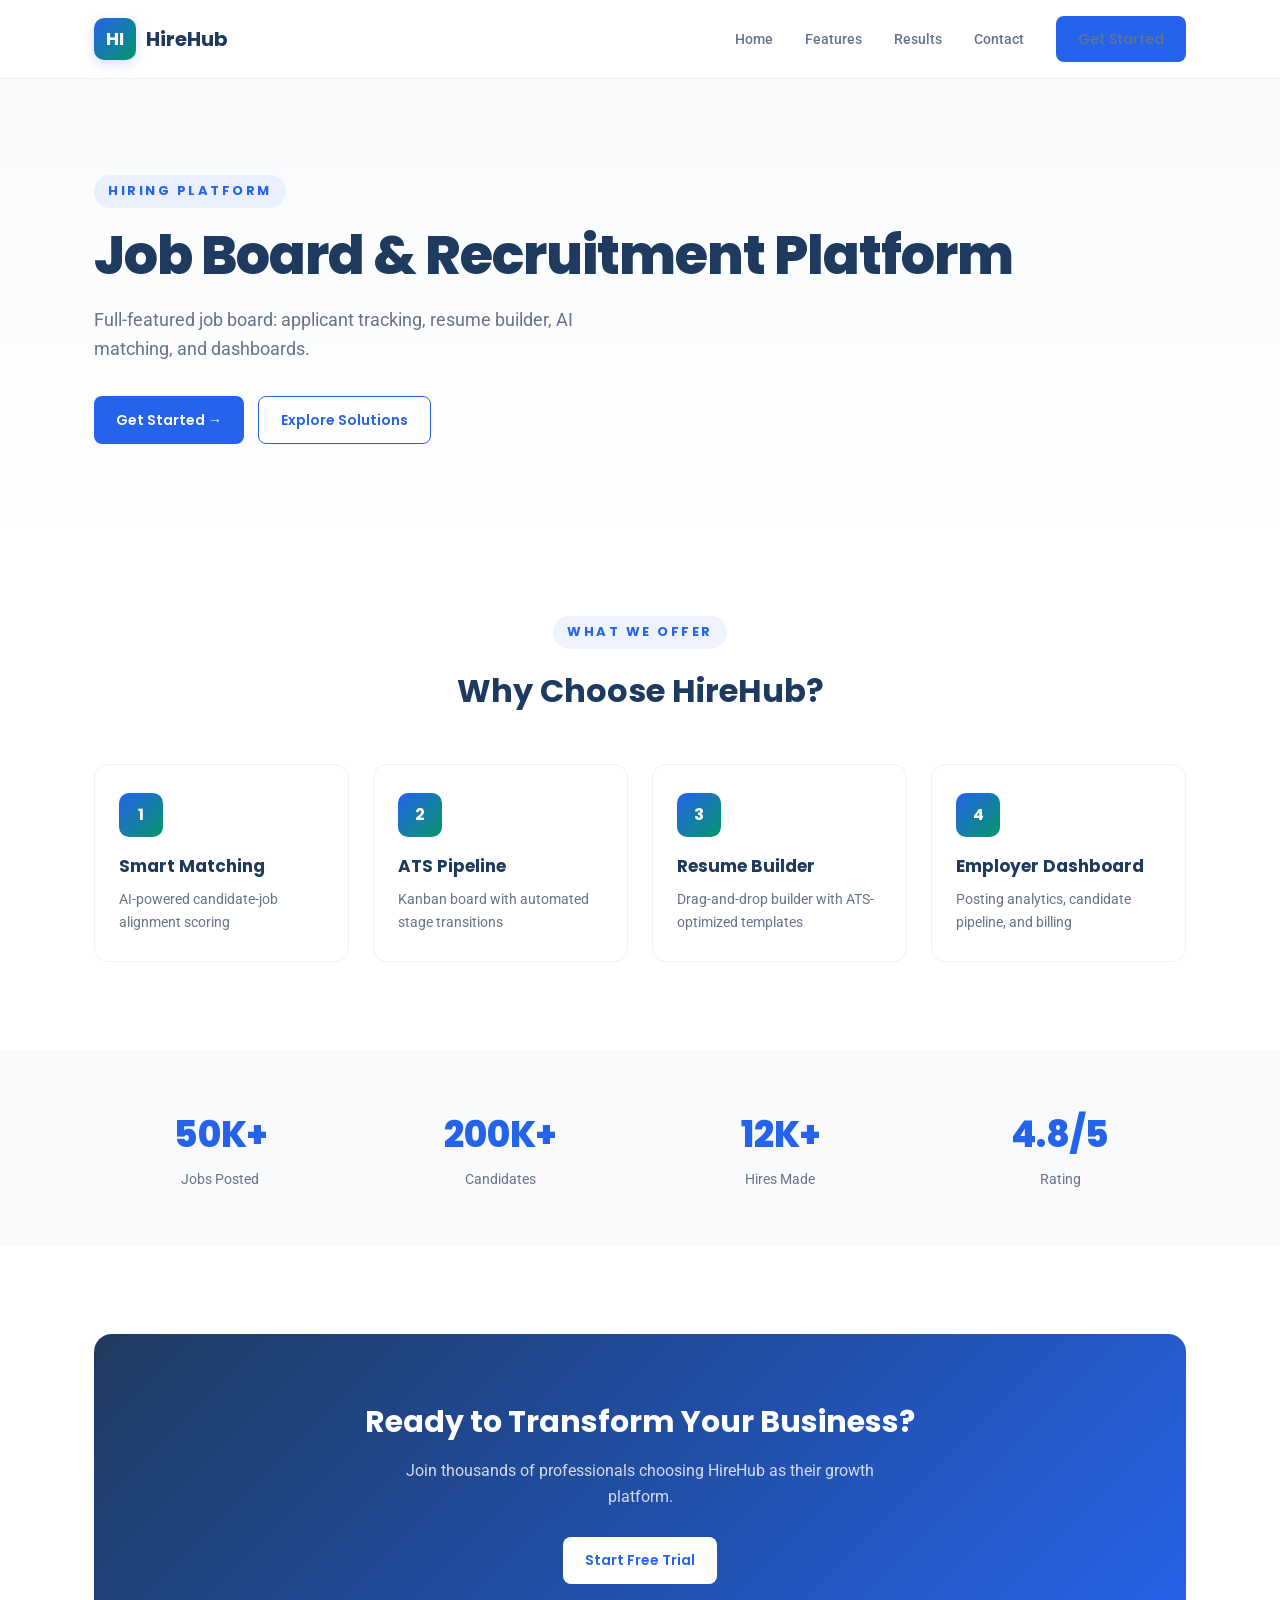
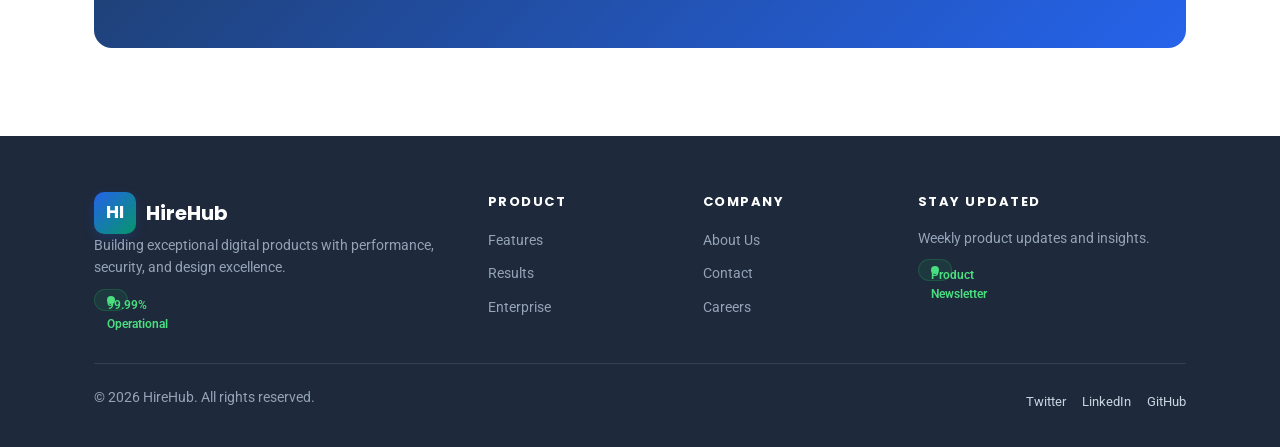
==== index.html @ cdc42e21 "chore: deploy full app — jobboard-hirehub" ====
<!doctype html>
<html lang="en">
<head>
  <meta charset="UTF-8" />
  <meta name="viewport" content="width=device-width, initial-scale=1.0" />
  <title>HireHub — Job Board & Recruitment Platform</title>
  <link rel="icon" type="image/svg+xml" href="data:image/svg+xml,&quot;%3Csvg xmlns='http://www.w3.org/2000/svg' viewBox='0 0 32 32'%3E%3Crect width='32' height='32' rx='6' fill='#2563eb'/%3E%3Ctext x='16' y='22' font-size='14' text-anchor='middle' fill='white' font-family='Arial' font-weight='bold'%3EHI%3C/text%3E%3C/svg%3E" />
  <link rel="preconnect" href="https://fonts.googleapis.com" />
  <link rel="preconnect" href="https://fonts.gstatic.com" crossorigin />
  <link href="https://fonts.googleapis.com/css2?family=Poppins:wght@500;600;700;800&family=Roboto:wght@400;500;700&display=swap" rel="stylesheet" />
  <style>
    * { margin: 0; padding: 0; box-sizing: border-box; }
    body { font-family: 'Roboto', sans-serif; color: #475569; background: #ffffff; line-height: 1.6; }
    h1, h2, h3, h4, .eyebrow, .logo-text { font-family: 'Poppins', sans-serif; }
    a { text-decoration: none; }
    .container { max-width: 1140px; margin: 0 auto; padding: 0 24px; }

    .nav { position: sticky; top: 0; z-index: 50; background: rgba(255,255,255,0.95); backdrop-filter: blur(8px); border-bottom: 1px solid #eef2f7; }
    .nav-inner { display: flex; align-items: center; justify-content: space-between; padding: 16px 24px; max-width: 1140px; margin: 0 auto; }
    .logo { display: flex; align-items: center; gap: 10px; }
    .logo-badge { width: 42px; height: 42px; border-radius: 10px; background: linear-gradient(135deg, #2563eb, #059669); display: flex; align-items: center; justify-content: center; color: #fff; font-family: 'Poppins', sans-serif; font-weight: 700; font-size: 18px; box-shadow: 0 4px 12px #2563eb33; }
    .logo-text { font-weight: 700; font-size: 20px; color: #1e3a5f; }
    .nav-links { display: flex; align-items: center; gap: 32px; }
    .nav-links a { font-size: 14px; font-weight: 500; color: #64748b; transition: color .2s; }
    .nav-links a:hover { color: #2563eb; }
    .btn { display: inline-flex; align-items: center; gap: 8px; border-radius: 8px; font-weight: 600; font-size: 14px; padding: 12px 22px; transition: all .2s; cursor: pointer; border: none; font-family: 'Poppins', sans-serif; }
    .btn-primary { background: #2563eb; color: #fff; }
    .btn-primary:hover { box-shadow: 0 8px 20px #2563eb44; transform: translateY(-1px); }
    .btn-outline { border: 1.5px solid #2563eb; color: #2563eb; background: transparent; }
    .btn-outline:hover { background: #2563eb; color: #fff; }

    .hero { padding: 96px 0 84px; background: linear-gradient(180deg, #f8fafc 0%, #ffffff 100%); }
    .eyebrow { display: inline-block; font-size: 13px; font-weight: 700; letter-spacing: 2.5px; color: #2563eb; text-transform: uppercase; margin-bottom: 16px; background: #2563eb14; padding: 6px 14px; border-radius: 999px; }
    .hero h1 { font-size: clamp(34px, 5vw, 54px); font-weight: 800; letter-spacing: -1px; color: #1e3a5f; line-height: 1.15; margin-bottom: 20px; }
    .hero p { font-size: 18px; color: #64748b; max-width: 560px; margin-bottom: 32px; }
    .hero-cta { display: flex; flex-wrap: wrap; gap: 14px; }

    .features { padding: 88px 0; }
    .sec-head { text-align: center; margin-bottom: 48px; }
    .sec-head h2 { font-size: 32px; font-weight: 700; color: #1e3a5f; margin-bottom: 10px; }
    .grid { display: grid; grid-template-columns: repeat(auto-fit, minmax(240px, 1fr)); gap: 24px; }
    .card { background: #fff; border: 1px solid #eef2f7; border-radius: 14px; padding: 28px 24px; transition: box-shadow .25s, transform .25s; }
    .card:hover { box-shadow: 0 12px 30px #0f172a14; transform: translateY(-4px); }
    .card-icon { width: 44px; height: 44px; border-radius: 10px; background: linear-gradient(135deg, #2563eb, #059669); color: #fff; display: flex; align-items: center; justify-content: center; font-weight: 700; font-family: 'Poppins', sans-serif; margin-bottom: 16px; }
    .card h3 { font-size: 17px; color: #1e3a5f; margin-bottom: 8px; }
    .card p { font-size: 14px; color: #64748b; }

    .stats { padding: 56px 0; background: #f8fafc; }
    .stats-inner { display: grid; grid-template-columns: repeat(auto-fit, minmax(160px, 1fr)); gap: 28px; text-align: center; }
    .stat-num { font-family: 'Poppins', sans-serif; font-size: 36px; font-weight: 800; color: #2563eb; }
    .stat-label { font-size: 14px; color: #64748b; margin-top: 4px; }

    .cta { padding: 88px 0; }
    .cta-box { background: linear-gradient(135deg, #1e3a5f, #2563eb); color: #fff; border-radius: 18px; padding: 64px 40px; text-align: center; }
    .cta-box h2 { font-size: 30px; font-weight: 700; margin-bottom: 12px; }
    .cta-box p { color: #ffffffcc; margin-bottom: 28px; max-width: 520px; margin-left: auto; margin-right: auto; }
    .btn-light { background: #fff; color: #2563eb; }
    .btn-light:hover { box-shadow: 0 10px 24px rgba(0,0,0,0.18); transform: translateY(-1px); }

    .footer { background: #1e293b; color: #cbd5e1; padding: 56px 0 28px; }
    .footer-top { display: grid; grid-template-columns: 2fr 1fr 1fr 1.5fr; gap: 36px; margin-bottom: 36px; }
    .footer .logo-text { color: #fff; }
    .footer h4 { font-size: 13px; text-transform: uppercase; letter-spacing: 1.5px; color: #fff; margin-bottom: 14px; }
    .footer ul { list-style: none; }
    .footer ul li { margin-bottom: 8px; }
    .footer ul a { font-size: 14px; color: #94a3b8; transition: color .2s; }
    .footer ul a:hover { color: #fff; }
    .footer p { font-size: 14px; color: #94a3b8; margin-bottom: 10px; }
    .status { display: inline-flex; align-items: center; gap: 8px; border-radius: 999px; border: 1px solid #22c55e33; background: #22c55e1a; color: #4ade80; font-size: 12px; font-weight: 600; padding: 6px 12px; }
    .dot { width: 8px; height: 8px; border-radius: 50%; background: #4ade80; animation: pulse 2s infinite; }
    @keyframes pulse { 0%, 100% { opacity: 1; } 50% { opacity: .35; } }
    .footer-bottom { display: flex; flex-wrap: wrap; align-items: center; justify-content: space-between; gap: 10px; border-top: 1px solid #ffffff1a; padding-top: 22px; font-size: 13px; color: #94a3b8; }
    .footer-bottom a { color: #cbd5e1; margin-left: 16px; }
    .footer-bottom a:hover { color: #fff; }
    @media (max-width: 900px) { .footer-top { grid-template-columns: 1fr 1fr; } .nav-links { display: none; } }
    @media (max-width: 560px) { .footer-top { grid-template-columns: 1fr; } }
  </style>
</head>
<body>
  <header class="nav">
    <div class="nav-inner">
      <a class="logo" href=".">
        <div class="logo-badge">HI</div>
        <span class="logo-text">HireHub</span>
      </a>
      <nav class="nav-links">
        <a href=".">Home</a>
        <a href="#features">Features</a>
        <a href="#stats">Results</a>
        <a href="#cta">Contact</a>
        <a class="btn btn-primary" href="#cta">Get Started</a>
      </nav>
    </div>
  </header>

  <section class="hero">
    <div class="container">
      <span class="eyebrow">HIRING PLATFORM</span>
      <h1>Job Board & Recruitment Platform</h1>
      <p>Full-featured job board: applicant tracking, resume builder, AI matching, and dashboards.</p>
      <div class="hero-cta">
        <a class="btn btn-primary" href="#cta">Get Started &rarr;</a>
        <a class="btn btn-outline" href="#features">Explore Solutions</a>
      </div>
    </div>
  </section>

  <section class="features" id="features">
    <div class="container">
      <div class="sec-head">
        <span class="eyebrow">What We Offer</span>
        <h2>Why Choose HireHub?</h2>
      </div>
      <div class="grid">
        <div class="card">
          <div class="card-icon">1</div>
          <h3>Smart Matching</h3>
          <p>AI-powered candidate-job alignment scoring</p>
        </div>
        <div class="card">
          <div class="card-icon">2</div>
          <h3>ATS Pipeline</h3>
          <p>Kanban board with automated stage transitions</p>
        </div>
        <div class="card">
          <div class="card-icon">3</div>
          <h3>Resume Builder</h3>
          <p>Drag-and-drop builder with ATS-optimized templates</p>
        </div>
        <div class="card">
          <div class="card-icon">4</div>
          <h3>Employer Dashboard</h3>
          <p>Posting analytics, candidate pipeline, and billing</p>
        </div>
      </div>
    </div>
  </section>

  <section class="stats" id="stats">
    <div class="container">
      <div class="stats-inner">
        <div class="stat"><div class="stat-num">50K+</div><div class="stat-label">Jobs Posted</div></div>
        <div class="stat"><div class="stat-num">200K+</div><div class="stat-label">Candidates</div></div>
        <div class="stat"><div class="stat-num">12K+</div><div class="stat-label">Hires Made</div></div>
        <div class="stat"><div class="stat-num">4.8/5</div><div class="stat-label">Rating</div></div>
      </div>
    </div>
  </section>

  <section class="cta" id="cta">
    <div class="container">
      <div class="cta-box">
        <h2>Ready to Transform Your Business?</h2>
        <p>Join thousands of professionals choosing HireHub as their growth platform.</p>
        <a class="btn btn-light" href="#">Start Free Trial</a>
      </div>
    </div>
  </section>

  <footer class="footer">
    <div class="container">
      <div class="footer-top">
        <div>
          <a class="logo" href=".">
            <div class="logo-badge">HI</div>
            <span class="logo-text">HireHub</span>
          </a>
          <p>Building exceptional digital products with performance, security, and design excellence.</p>
          <span class="status"><span class="dot" />99.99% Operational</span>
        </div>
        <div>
          <h4>Product</h4>
          <ul>
            <li><a href="#features">Features</a></li>
            <li><a href="#stats">Results</a></li>
            <li><a href="#cta">Enterprise</a></li>
          </ul>
        </div>
        <div>
          <h4>Company</h4>
          <ul>
            <li><a href="#">About Us</a></li>
            <li><a href="#">Contact</a></li>
            <li><a href="#">Careers</a></li>
          </ul>
        </div>
        <div>
          <h4>Stay Updated</h4>
          <p>Weekly product updates and insights.</p>
          <span class="status"><span class="dot" />Product Newsletter</span>
        </div>
      </div>
      <div class="footer-bottom">
        <p>&copy; 2026 HireHub. All rights reserved.</p>
        <div><a href="#">Twitter</a><a href="#">LinkedIn</a><a href="#">GitHub</a></div>
      </div>
    </div>
  </footer>
</body>
</html>
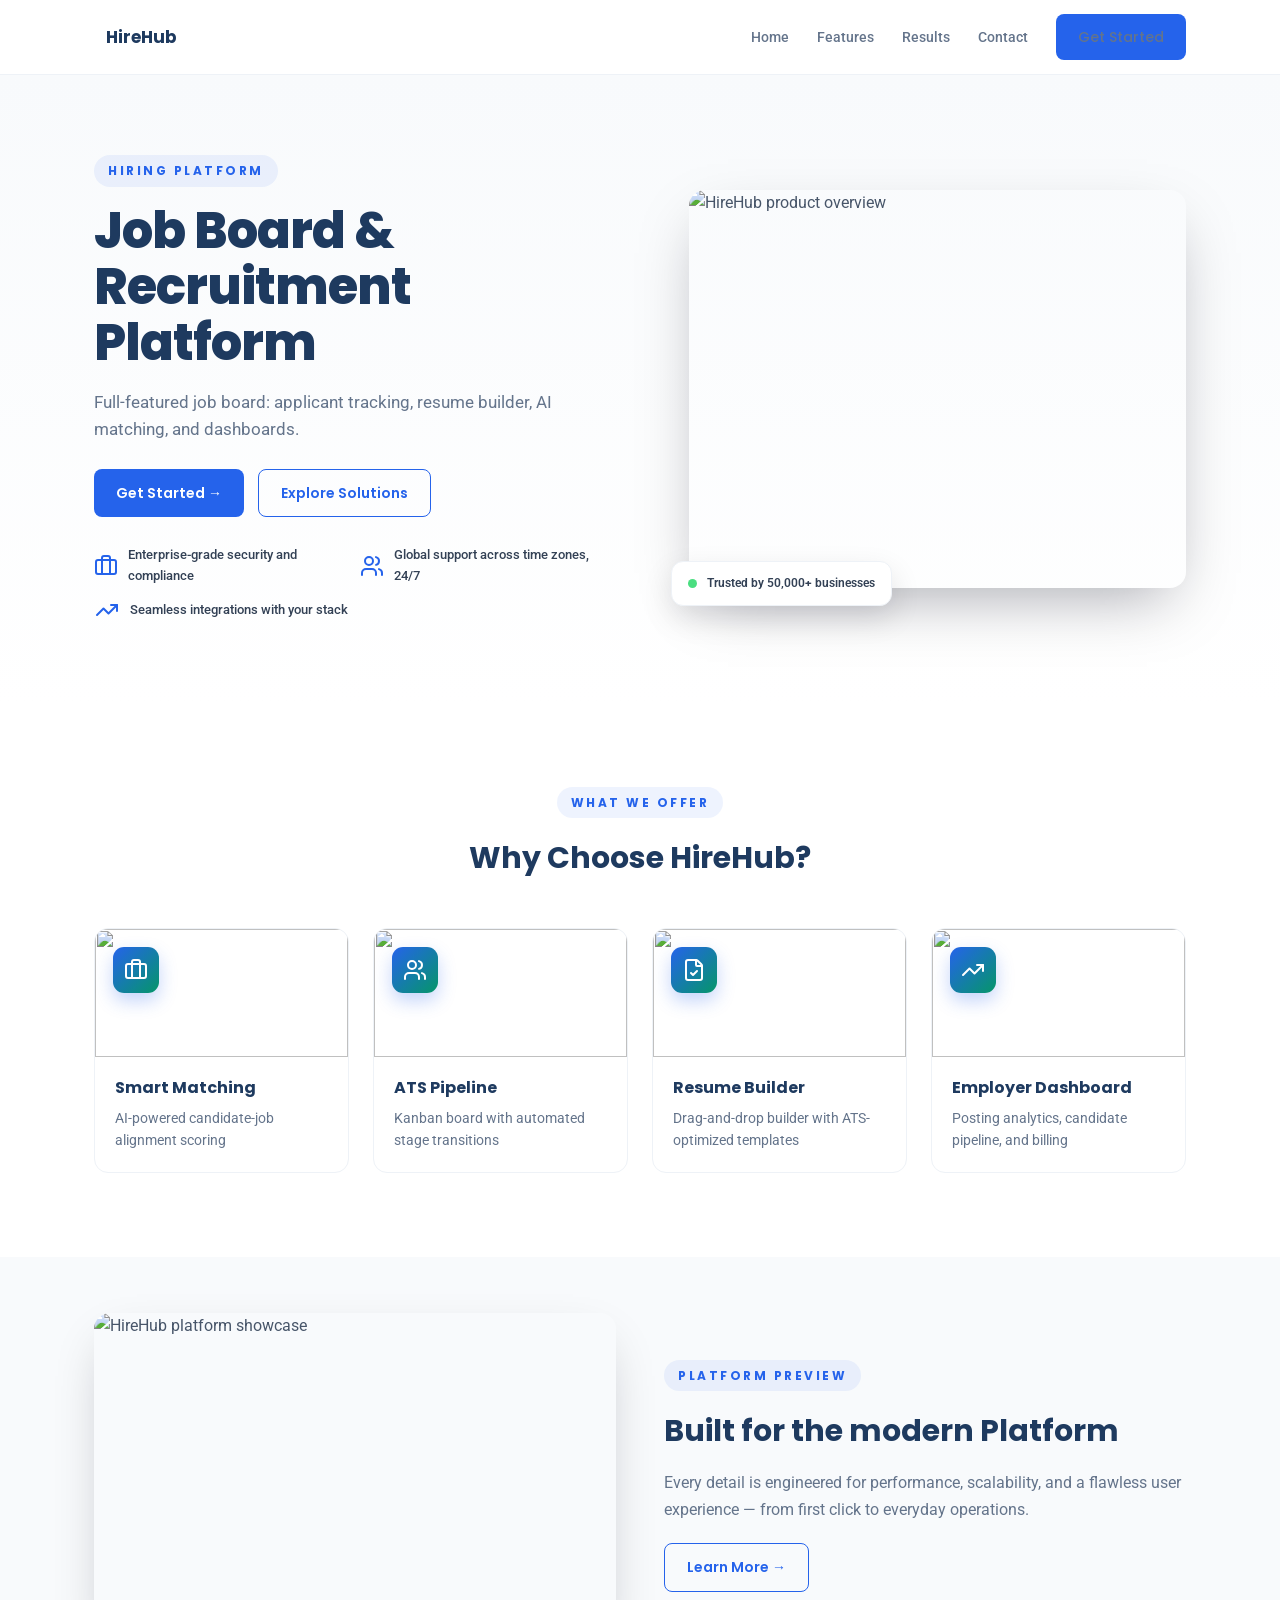
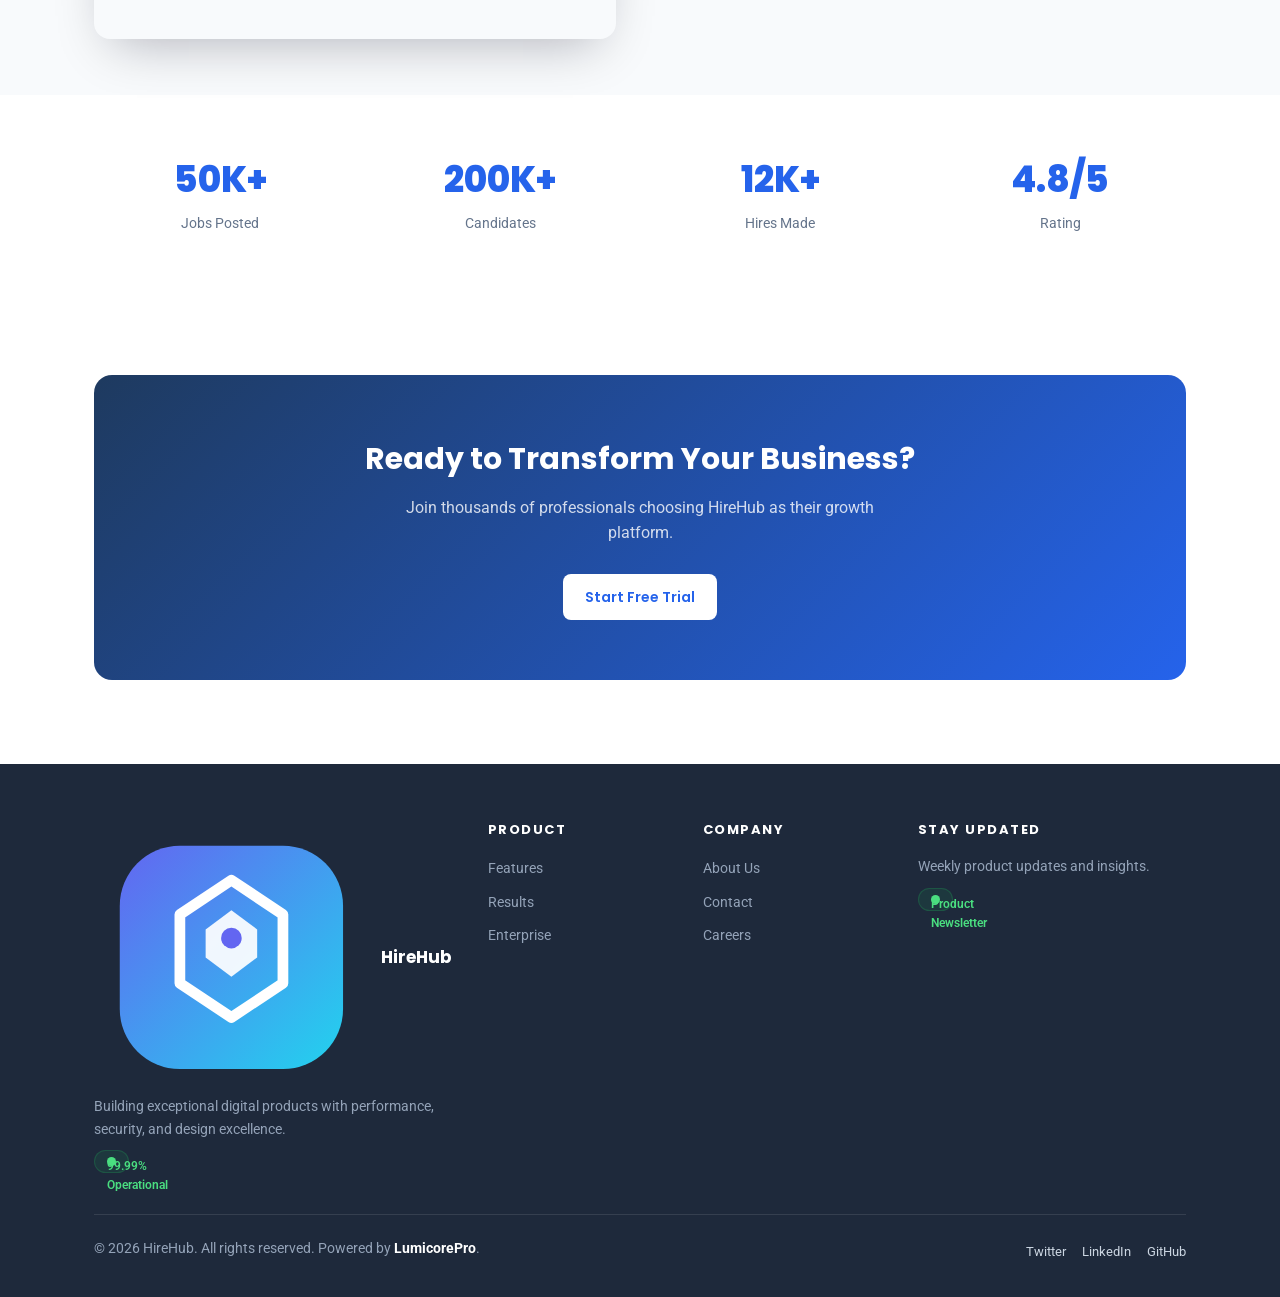
==== commit 22e54a94: "chore: deploy full app — jobboard-hirehub" ====
--- a/index.html
+++ b/index.html
@@ -3,8 +3,9 @@
 <head>
   <meta charset="UTF-8" />
   <meta name="viewport" content="width=device-width, initial-scale=1.0" />
-  <title>HireHub — Job Board & Recruitment Platform</title>
-  <link rel="icon" type="image/svg+xml" href="data:image/svg+xml,&quot;%3Csvg xmlns='http://www.w3.org/2000/svg' viewBox='0 0 32 32'%3E%3Crect width='32' height='32' rx='6' fill='#2563eb'/%3E%3Ctext x='16' y='22' font-size='14' text-anchor='middle' fill='white' font-family='Arial' font-weight='bold'%3EHI%3C/text%3E%3C/svg%3E" />
+  <title>HireHub &mdash; Job Board & Recruitment Platform</title>
+  <meta name="description" content="Full-featured job board: applicant tracking, resume builder, AI matching, and dashboards." />
+  <link rel="icon" type="image/svg+xml" href="data:image/svg+xml,&quot;%3Csvg xmlns='http://www.w3.org/2000/svg' viewBox='0 0 32 32'%3E%3Crect width='32' height='32' rx='8' fill='#2563eb'/%3E%3Ctext x='16' y='22' font-size='14' text-anchor='middle' fill='white' font-family='Arial' font-weight='bold'%3EHI%3C/text%3E%3C/svg%3E" />
   <link rel="preconnect" href="https://fonts.googleapis.com" />
   <link rel="preconnect" href="https://fonts.gstatic.com" crossorigin />
   <link href="https://fonts.googleapis.com/css2?family=Poppins:wght@500;600;700;800&family=Roboto:wght@400;500;700&display=swap" rel="stylesheet" />
@@ -13,14 +14,14 @@
     body { font-family: 'Roboto', sans-serif; color: #475569; background: #ffffff; line-height: 1.6; }
     h1, h2, h3, h4, .eyebrow, .logo-text { font-family: 'Poppins', sans-serif; }
     a { text-decoration: none; }
+    img { display: block; }
     .container { max-width: 1140px; margin: 0 auto; padding: 0 24px; }
 
     .nav { position: sticky; top: 0; z-index: 50; background: rgba(255,255,255,0.95); backdrop-filter: blur(8px); border-bottom: 1px solid #eef2f7; }
-    .nav-inner { display: flex; align-items: center; justify-content: space-between; padding: 16px 24px; max-width: 1140px; margin: 0 auto; }
-    .logo { display: flex; align-items: center; gap: 10px; }
-    .logo-badge { width: 42px; height: 42px; border-radius: 10px; background: linear-gradient(135deg, #2563eb, #059669); display: flex; align-items: center; justify-content: center; color: #fff; font-family: 'Poppins', sans-serif; font-weight: 700; font-size: 18px; box-shadow: 0 4px 12px #2563eb33; }
-    .logo-text { font-weight: 700; font-size: 20px; color: #1e3a5f; }
-    .nav-links { display: flex; align-items: center; gap: 32px; }
+    .nav-inner { display: flex; align-items: center; justify-content: space-between; padding: 14px 24px; max-width: 1140px; margin: 0 auto; }
+    .logo { display: flex; align-items: center; gap: 12px; }
+    .logo-text { font-weight: 700; font-size: 17px; color: #1e3a5f; }
+    .nav-links { display: flex; align-items: center; gap: 28px; }
     .nav-links a { font-size: 14px; font-weight: 500; color: #64748b; transition: color .2s; }
     .nav-links a:hover { color: #2563eb; }
     .btn { display: inline-flex; align-items: center; gap: 8px; border-radius: 8px; font-weight: 600; font-size: 14px; padding: 12px 22px; transition: all .2s; cursor: pointer; border: none; font-family: 'Poppins', sans-serif; }
@@ -29,29 +30,45 @@
     .btn-outline { border: 1.5px solid #2563eb; color: #2563eb; background: transparent; }
     .btn-outline:hover { background: #2563eb; color: #fff; }
 
-    .hero { padding: 96px 0 84px; background: linear-gradient(180deg, #f8fafc 0%, #ffffff 100%); }
-    .eyebrow { display: inline-block; font-size: 13px; font-weight: 700; letter-spacing: 2.5px; color: #2563eb; text-transform: uppercase; margin-bottom: 16px; background: #2563eb14; padding: 6px 14px; border-radius: 999px; }
-    .hero h1 { font-size: clamp(34px, 5vw, 54px); font-weight: 800; letter-spacing: -1px; color: #1e3a5f; line-height: 1.15; margin-bottom: 20px; }
-    .hero p { font-size: 18px; color: #64748b; max-width: 560px; margin-bottom: 32px; }
-    .hero-cta { display: flex; flex-wrap: wrap; gap: 14px; }
-
-    .features { padding: 88px 0; }
-    .sec-head { text-align: center; margin-bottom: 48px; }
-    .sec-head h2 { font-size: 32px; font-weight: 700; color: #1e3a5f; margin-bottom: 10px; }
-    .grid { display: grid; grid-template-columns: repeat(auto-fit, minmax(240px, 1fr)); gap: 24px; }
-    .card { background: #fff; border: 1px solid #eef2f7; border-radius: 14px; padding: 28px 24px; transition: box-shadow .25s, transform .25s; }
-    .card:hover { box-shadow: 0 12px 30px #0f172a14; transform: translateY(-4px); }
-    .card-icon { width: 44px; height: 44px; border-radius: 10px; background: linear-gradient(135deg, #2563eb, #059669); color: #fff; display: flex; align-items: center; justify-content: center; font-weight: 700; font-family: 'Poppins', sans-serif; margin-bottom: 16px; }
-    .card h3 { font-size: 17px; color: #1e3a5f; margin-bottom: 8px; }
-    .card p { font-size: 14px; color: #64748b; }
-
-    .stats { padding: 56px 0; background: #f8fafc; }
+    .hero { padding: 80px 0; background: linear-gradient(180deg, #f8fafc 0%, #ffffff 100%); }
+    .hero-grid { display: grid; grid-template-columns: 1.1fr 1fr; gap: 48px; align-items: center; }
+    .eyebrow { display: inline-block; font-size: 12px; font-weight: 700; letter-spacing: 2.5px; color: #2563eb; text-transform: uppercase; margin-bottom: 16px; background: #2563eb14; padding: 6px 14px; border-radius: 999px; }
+    .hero h1 { font-size: clamp(32px, 4.5vw, 50px); font-weight: 800; letter-spacing: -1px; color: #1e3a5f; line-height: 1.12; margin-bottom: 18px; }
+    .hero p { font-size: 17px; color: #64748b; max-width: 520px; margin-bottom: 26px; }
+    .hero-cta { display: flex; flex-wrap: wrap; gap: 14px; margin-bottom: 28px; }
+    .bullets { list-style: none; display: grid; grid-template-columns: 1fr 1fr; gap: 10px; max-width: 520px; margin: 0; padding: 0; }
+    .bl { display: flex; align-items: center; gap: 10px; font-size: 13px; font-weight: 500; color: #334155; }
+    .bl-ic { display: inline-flex; width: 26px; height: 26px; align-items: center; justify-content: center; }
+    .hero-media { position: relative; }
+    .hero-img { width: 100%; aspect-ratio: 5/4; object-fit: cover; border-radius: 16px; box-shadow: 0 24px 60px -18px rgba(2,6,23,.35); }
+    .trust-pill { position: absolute; left: -18px; bottom: -18px; display: flex; align-items: center; gap: 10px; background: #fff; border: 1px solid #eef2f7; border-radius: 12px; padding: 12px 16px; box-shadow: 0 12px 30px rgba(2,6,23,.12); }
+    .dot { width: 9px; height: 9px; border-radius: 50%; background: #4ade80; animation: pulse 2s infinite; }
+    @keyframes pulse { 0%, 100% { opacity: 1; } 50% { opacity: .35; } }
+
+    .features { padding: 84px 0; }
+    .sec-head { text-align: center; margin-bottom: 46px; }
+    .sec-head h2 { font-size: 30px; font-weight: 700; color: #1e3a5f; margin-bottom: 8px; }
+    .grid { display: grid; grid-template-columns: repeat(auto-fit, minmax(250px, 1fr)); gap: 24px; }
+    .card { background: #fff; border: 1px solid #eef2f7; border-radius: 14px; overflow: hidden; transition: box-shadow .25s, transform .25s; }
+    .card:hover { box-shadow: 0 16px 36px #0f172a14; transform: translateY(-5px); }
+    .card-top { position: relative; }
+    .card-icon { position: absolute; top: 18px; left: 18px; width: 46px; height: 46px; border-radius: 11px; background: linear-gradient(135deg, #2563eb, #059669); color: #fff; display: grid; place-items: center; box-shadow: 0 8px 18px #2563eb44; z-index: 2; }
+    .card-img { width: 100%; height: 128px; object-fit: cover; }
+    .card h3 { font-size: 16px; color: #1e3a5f; margin: 18px 20px 6px; }
+    .card p { font-size: 14px; color: #64748b; margin: 0 20px 20px; }
+
+    .showcase { padding: 56px 0; background: #f8fafc; }
+    .show-grid { display: grid; grid-template-columns: 1fr 1fr; gap: 48px; align-items: center; }
+    .show-img { width: 100%; aspect-ratio: 16/10; object-fit: cover; border-radius: 16px; box-shadow: 0 20px 50px -18px rgba(2,6,23,.3); }
+    .show-grid h2 { font-size: 30px; color: #1e3a5f; margin-bottom: 14px; }
+
+    .stats { padding: 56px 0; }
     .stats-inner { display: grid; grid-template-columns: repeat(auto-fit, minmax(160px, 1fr)); gap: 28px; text-align: center; }
     .stat-num { font-family: 'Poppins', sans-serif; font-size: 36px; font-weight: 800; color: #2563eb; }
     .stat-label { font-size: 14px; color: #64748b; margin-top: 4px; }
 
-    .cta { padding: 88px 0; }
-    .cta-box { background: linear-gradient(135deg, #1e3a5f, #2563eb); color: #fff; border-radius: 18px; padding: 64px 40px; text-align: center; }
+    .cta { padding: 84px 0; }
+    .cta-box { background: linear-gradient(135deg, #1e3a5f, #2563eb); color: #fff; border-radius: 18px; padding: 60px 40px; text-align: center; }
     .cta-box h2 { font-size: 30px; font-weight: 700; margin-bottom: 12px; }
     .cta-box p { color: #ffffffcc; margin-bottom: 28px; max-width: 520px; margin-left: auto; margin-right: auto; }
     .btn-light { background: #fff; color: #2563eb; }
@@ -67,12 +84,11 @@
     .footer ul a:hover { color: #fff; }
     .footer p { font-size: 14px; color: #94a3b8; margin-bottom: 10px; }
     .status { display: inline-flex; align-items: center; gap: 8px; border-radius: 999px; border: 1px solid #22c55e33; background: #22c55e1a; color: #4ade80; font-size: 12px; font-weight: 600; padding: 6px 12px; }
-    .dot { width: 8px; height: 8px; border-radius: 50%; background: #4ade80; animation: pulse 2s infinite; }
-    @keyframes pulse { 0%, 100% { opacity: 1; } 50% { opacity: .35; } }
     .footer-bottom { display: flex; flex-wrap: wrap; align-items: center; justify-content: space-between; gap: 10px; border-top: 1px solid #ffffff1a; padding-top: 22px; font-size: 13px; color: #94a3b8; }
     .footer-bottom a { color: #cbd5e1; margin-left: 16px; }
     .footer-bottom a:hover { color: #fff; }
-    @media (max-width: 900px) { .footer-top { grid-template-columns: 1fr 1fr; } .nav-links { display: none; } }
+    .lumi-badge { display: inline-flex; align-items: center; gap: 10px; }
+    @media (max-width: 900px) { .hero-grid, .show-grid { grid-template-columns: 1fr; } .nav-links { display: none; } .footer-top { grid-template-columns: 1fr 1fr; } .bullets { grid-template-columns: 1fr; } .trust-pill { left: 12px; } }
     @media (max-width: 560px) { .footer-top { grid-template-columns: 1fr; } }
   </style>
 </head>
@@ -80,7 +96,18 @@
   <header class="nav">
     <div class="nav-inner">
       <a class="logo" href=".">
-        <div class="logo-badge">HI</div>
+        <svg viewBox="0 0 64 64" xmlns="http://www.w3.org/2000/svg" role="img" aria-label="LumicorePro">
+  <defs>
+    <linearGradient id="lc-g" x1="0%" y1="0%" x2="100%" y2="100%">
+      <stop offset="0%" stop-color="#6366f1"/>
+      <stop offset="100%" stop-color="#22d3ee"/>
+    </linearGradient>
+  </defs>
+  <rect x="6" y="6" width="52" height="52" rx="14" fill="url(#lc-g)"/>
+  <path d="M32 14 L44 22 V38 L32 46 L20 38 V22 Z" fill="none" stroke="#ffffff" stroke-width="2.5" stroke-linejoin="round"/>
+  <path d="M32 21 L38 25.5 V32 L32 36.5 L26 32 V25.5 Z" fill="#ffffff" opacity="0.92"/>
+  <circle cx="32" cy="27.5" r="2.4" fill="#6366f1"/>
+</svg>
         <span class="logo-text">HireHub</span>
       </a>
       <nav class="nav-links">
@@ -95,12 +122,21 @@
 
   <section class="hero">
     <div class="container">
-      <span class="eyebrow">HIRING PLATFORM</span>
-      <h1>Job Board & Recruitment Platform</h1>
-      <p>Full-featured job board: applicant tracking, resume builder, AI matching, and dashboards.</p>
-      <div class="hero-cta">
-        <a class="btn btn-primary" href="#cta">Get Started &rarr;</a>
-        <a class="btn btn-outline" href="#features">Explore Solutions</a>
+      <div class="hero-grid">
+        <div>
+          <span class="eyebrow">HIRING PLATFORM</span>
+          <h1>Job Board & Recruitment Platform</h1>
+          <p>Full-featured job board: applicant tracking, resume builder, AI matching, and dashboards.</p>
+          <div class="hero-cta">
+            <a class="btn btn-primary" href="#cta">Get Started &rarr;</a>
+            <a class="btn btn-outline" href="#features">Explore Solutions</a>
+          </div>
+          <ul class="bullets"><li class="bl"><span class="bl-ic"><svg xmlns="http://www.w3.org/2000/svg" width="24" height="24" viewBox="0 0 24 24" fill="none" stroke="#2563eb" stroke-width="2" stroke-linecap="round" stroke-linejoin="round"><path d="M16 20V4a2 2 0 0 0-2-2h-4a2 2 0 0 0-2 2v16"/><rect width="20" height="14" x="2" y="6" rx="2"/></svg></span><span>Enterprise-grade security and compliance</span></li><li class="bl"><span class="bl-ic"><svg xmlns="http://www.w3.org/2000/svg" width="24" height="24" viewBox="0 0 24 24" fill="none" stroke="#2563eb" stroke-width="2" stroke-linecap="round" stroke-linejoin="round"><path d="M16 21v-2a4 4 0 0 0-4-4H6a4 4 0 0 0-4 4v2"/><path d="M16 3.128a4 4 0 0 1 0 7.744"/><path d="M22 21v-2a4 4 0 0 0-3-3.87"/><circle cx="9" cy="7" r="4"/></svg></span><span>Global support across time zones, 24/7</span></li><li class="bl"><span class="bl-ic"><svg xmlns="http://www.w3.org/2000/svg" width="24" height="24" viewBox="0 0 24 24" fill="none" stroke="#2563eb" stroke-width="2" stroke-linecap="round" stroke-linejoin="round"><path d="M16 7h6v6"/><path d="m22 7-8.5 8.5-5-5L2 17"/></svg></span><span>Seamless integrations with your stack</span></li></ul>
+        </div>
+        <div class="hero-media">
+          <img class="hero-img" src="https://images.unsplash.com/photo-1573497019940-1c28c88b4f3e/?auto=format&fit=crop&w=1200&q=80" alt="HireHub product overview" loading="eager" />
+          <div class="trust-pill"><span class="dot"></span><span style="font-size:12px;font-weight:600;color:#334155">Trusted by 50,000+ businesses</span></div>
+        </div>
       </div>
     </div>
   </section>
@@ -113,24 +149,50 @@
       </div>
       <div class="grid">
         <div class="card">
-          <div class="card-icon">1</div>
+          <div class="card-top">
+            <div class="card-icon"><svg xmlns="http://www.w3.org/2000/svg" width="24" height="24" viewBox="0 0 24 24" fill="none" stroke="#ffffff" stroke-width="2" stroke-linecap="round" stroke-linejoin="round"><path d="M16 20V4a2 2 0 0 0-2-2h-4a2 2 0 0 0-2 2v16"/><rect width="20" height="14" x="2" y="6" rx="2"/></svg></div>
+            <img class="card-img" src="https://images.unsplash.com/photo-1586281380349-632531db7ed4/?auto=format&fit=crop&w=1200&q=80" alt="" loading="lazy" />
+          </div>
           <h3>Smart Matching</h3>
           <p>AI-powered candidate-job alignment scoring</p>
         </div>
         <div class="card">
-          <div class="card-icon">2</div>
+          <div class="card-top">
+            <div class="card-icon"><svg xmlns="http://www.w3.org/2000/svg" width="24" height="24" viewBox="0 0 24 24" fill="none" stroke="#ffffff" stroke-width="2" stroke-linecap="round" stroke-linejoin="round"><path d="M16 21v-2a4 4 0 0 0-4-4H6a4 4 0 0 0-4 4v2"/><path d="M16 3.128a4 4 0 0 1 0 7.744"/><path d="M22 21v-2a4 4 0 0 0-3-3.87"/><circle cx="9" cy="7" r="4"/></svg></div>
+            <img class="card-img" src="https://images.unsplash.com/photo-1521791136064-7986c2920216/?auto=format&fit=crop&w=1200&q=80" alt="" loading="lazy" />
+          </div>
           <h3>ATS Pipeline</h3>
           <p>Kanban board with automated stage transitions</p>
         </div>
         <div class="card">
-          <div class="card-icon">3</div>
+          <div class="card-top">
+            <div class="card-icon"><svg xmlns="http://www.w3.org/2000/svg" width="24" height="24" viewBox="0 0 24 24" fill="none" stroke="#ffffff" stroke-width="2" stroke-linecap="round" stroke-linejoin="round"><path d="M6 22a2 2 0 0 1-2-2V4a2 2 0 0 1 2-2h8a2.4 2.4 0 0 1 1.704.706l3.588 3.588A2.4 2.4 0 0 1 20 8v12a2 2 0 0 1-2 2z"/><path d="M14 2v5a1 1 0 0 0 1 1h5"/><path d="m9 15 2 2 4-4"/></svg></div>
+            <img class="card-img" src="https://images.unsplash.com/photo-1521737711867-e3b97375f902/?auto=format&fit=crop&w=1200&q=80" alt="" loading="lazy" />
+          </div>
           <h3>Resume Builder</h3>
           <p>Drag-and-drop builder with ATS-optimized templates</p>
         </div>
         <div class="card">
-          <div class="card-icon">4</div>
+          <div class="card-top">
+            <div class="card-icon"><svg xmlns="http://www.w3.org/2000/svg" width="24" height="24" viewBox="0 0 24 24" fill="none" stroke="#ffffff" stroke-width="2" stroke-linecap="round" stroke-linejoin="round"><path d="M16 7h6v6"/><path d="m22 7-8.5 8.5-5-5L2 17"/></svg></div>
+            <img class="card-img" src="https://images.unsplash.com/photo-1497366216548-37526070297c/?auto=format&fit=crop&w=1200&q=80" alt="" loading="lazy" />
+          </div>
           <h3>Employer Dashboard</h3>
           <p>Posting analytics, candidate pipeline, and billing</p>
+        </div>
+      </div>
+    </div>
+  </section>
+
+  <section class="showcase" id="showcase">
+    <div class="container">
+      <div class="show-grid">
+        <img class="show-img" src="https://images.unsplash.com/photo-1486406146926-c627a92ad1ab/?auto=format&fit=crop&w=1200&q=80" alt="HireHub platform showcase" loading="lazy" />
+        <div>
+          <span class="eyebrow">Platform Preview</span>
+          <h2>Built for the modern Platform</h2>
+          <p style="color:#64748b;line-height:1.7;margin-bottom:20px">Every detail is engineered for performance, scalability, and a flawless user experience &mdash; from first click to everyday operations.</p>
+          <a class="btn btn-outline" href="#cta">Learn More &rarr;</a>
         </div>
       </div>
     </div>
@@ -162,7 +224,18 @@
       <div class="footer-top">
         <div>
           <a class="logo" href=".">
-            <div class="logo-badge">HI</div>
+            <svg viewBox="0 0 64 64" xmlns="http://www.w3.org/2000/svg" role="img" aria-label="LumicorePro">
+  <defs>
+    <linearGradient id="lc-g" x1="0%" y1="0%" x2="100%" y2="100%">
+      <stop offset="0%" stop-color="#6366f1"/>
+      <stop offset="100%" stop-color="#22d3ee"/>
+    </linearGradient>
+  </defs>
+  <rect x="6" y="6" width="52" height="52" rx="14" fill="url(#lc-g)"/>
+  <path d="M32 14 L44 22 V38 L32 46 L20 38 V22 Z" fill="none" stroke="#ffffff" stroke-width="2.5" stroke-linejoin="round"/>
+  <path d="M32 21 L38 25.5 V32 L32 36.5 L26 32 V25.5 Z" fill="#ffffff" opacity="0.92"/>
+  <circle cx="32" cy="27.5" r="2.4" fill="#6366f1"/>
+</svg>
             <span class="logo-text">HireHub</span>
           </a>
           <p>Building exceptional digital products with performance, security, and design excellence.</p>
@@ -191,7 +264,7 @@
         </div>
       </div>
       <div class="footer-bottom">
-        <p>&copy; 2026 HireHub. All rights reserved.</p>
+        <p>&copy; 2026 HireHub. All rights reserved. Powered by <strong style="color:#fff">LumicorePro</strong>.</p>
         <div><a href="#">Twitter</a><a href="#">LinkedIn</a><a href="#">GitHub</a></div>
       </div>
     </div>
